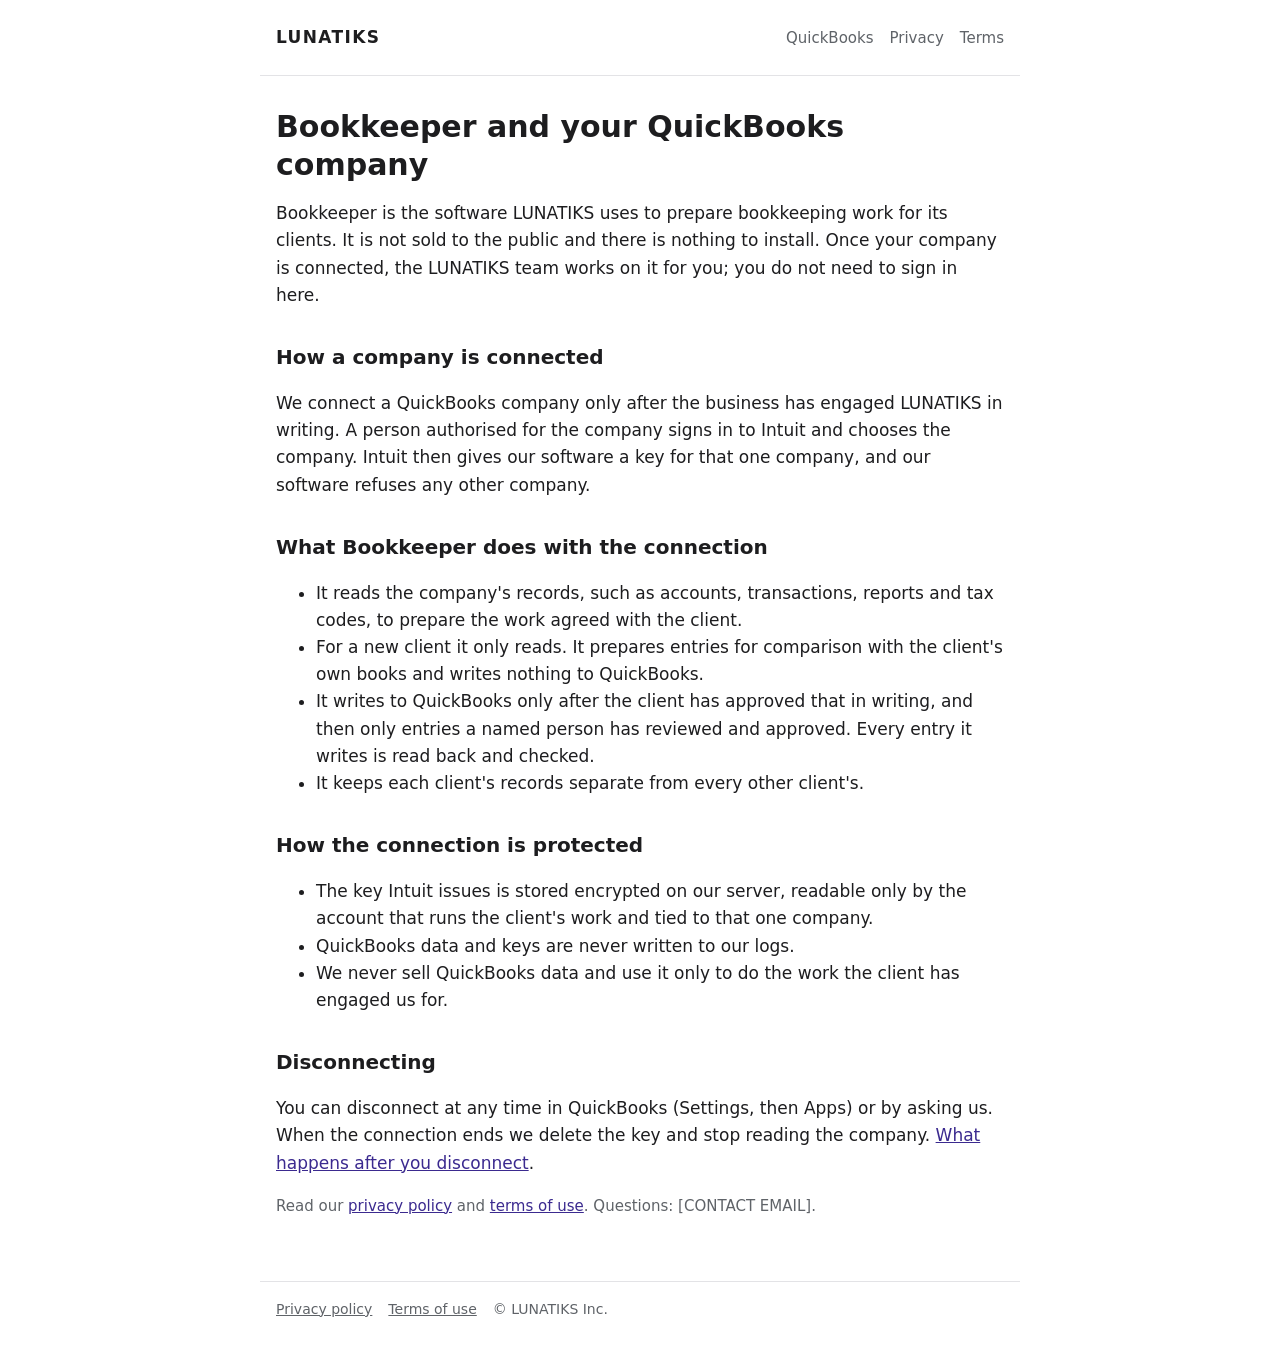
==== quickbooks/index.html @ 602f0735 "Draft site for Intuit production settings: QuickBooks pages, privacy policy and terms Not for public" ====
<!doctype html>
<html lang="en">
<head>
<meta charset="utf-8">
<meta name="viewport" content="width=device-width, initial-scale=1">
<title>Bookkeeper and QuickBooks</title>
<link rel="stylesheet" href="/style.css">
</head>
<body>
<header><a class="brand" href="/">LUNATIKS</a><nav><a href="/quickbooks/">QuickBooks</a><a href="/privacy.html">Privacy</a><a href="/terms.html">Terms</a></nav></header>
<main>
<h1>Bookkeeper and your QuickBooks company</h1>
<p>Bookkeeper is the software LUNATIKS uses to prepare bookkeeping work for its clients. It is not sold to the public and there is nothing to install. Once your company is connected, the LUNATIKS team works on it for you; you do not need to sign in here.</p>
<h2>How a company is connected</h2>
<p>We connect a QuickBooks company only after the business has engaged LUNATIKS in writing. A person authorised for the company signs in to Intuit and chooses the company. Intuit then gives our software a key for that one company, and our software refuses any other company.</p>
<h2>What Bookkeeper does with the connection</h2>
<ul>
<li>It reads the company's records, such as accounts, transactions, reports and tax codes, to prepare the work agreed with the client.</li>
<li>For a new client it only reads. It prepares entries for comparison with the client's own books and writes nothing to QuickBooks.</li>
<li>It writes to QuickBooks only after the client has approved that in writing, and then only entries a named person has reviewed and approved. Every entry it writes is read back and checked.</li>
<li>It keeps each client's records separate from every other client's.</li>
</ul>
<h2>How the connection is protected</h2>
<ul>
<li>The key Intuit issues is stored encrypted on our server, readable only by the account that runs the client's work and tied to that one company.</li>
<li>QuickBooks data and keys are never written to our logs.</li>
<li>We never sell QuickBooks data and use it only to do the work the client has engaged us for.</li>
</ul>
<h2>Disconnecting</h2>
<p>You can disconnect at any time in QuickBooks (Settings, then Apps) or by asking us. When the connection ends we delete the key and stop reading the company. <a href="/quickbooks/disconnected.html">What happens after you disconnect</a>.</p>
<p class="muted">Read our <a href="/privacy.html">privacy policy</a> and <a href="/terms.html">terms of use</a>. Questions: [CONTACT EMAIL].</p>
</main>
<footer><a href="/privacy.html">Privacy policy</a><a href="/terms.html">Terms of use</a><span>&copy; LUNATIKS Inc.</span></footer>
</body>
</html>
---- style.css ----
:root { --ink: #1d1d1f; --muted: #5f6368; --line: #e3e3e6; --accent: #3b2a8f; --bg: #ffffff; }
@media (prefers-color-scheme: dark) { :root { --ink: #ececf0; --muted: #a7a7b0; --line: #34343a; --accent: #b3a6ff; --bg: #131316; } }
* { box-sizing: border-box; }
body { margin: 0; background: var(--bg); color: var(--ink); font: 17px/1.6 system-ui, -apple-system, "Segoe UI", Roboto, sans-serif; }
header, main, footer { max-width: 760px; margin: 0 auto; padding: 0 16px; }
header { display: flex; justify-content: space-between; align-items: center; padding-top: 24px; padding-bottom: 24px; border-bottom: 1px solid var(--line); }
header a.brand { font-weight: 700; letter-spacing: 0.08em; color: var(--ink); text-decoration: none; }
nav a { margin-left: 16px; color: var(--muted); text-decoration: none; font-size: 15px; }
main { padding-top: 32px; padding-bottom: 48px; }
h1 { font-size: 30px; line-height: 1.25; margin: 0 0 16px; }
h2 { font-size: 20px; margin: 32px 0 8px; }
p, li { color: var(--ink); }
.muted { color: var(--muted); font-size: 15px; }
a { color: var(--accent); }
.note { border-left: 3px solid var(--accent); padding: 8px 16px; margin: 24px 0; background: color-mix(in srgb, var(--accent) 7%, transparent); }
footer { border-top: 1px solid var(--line); padding-top: 16px; padding-bottom: 32px; font-size: 14px; color: var(--muted); }
footer a { color: var(--muted); margin-right: 16px; }
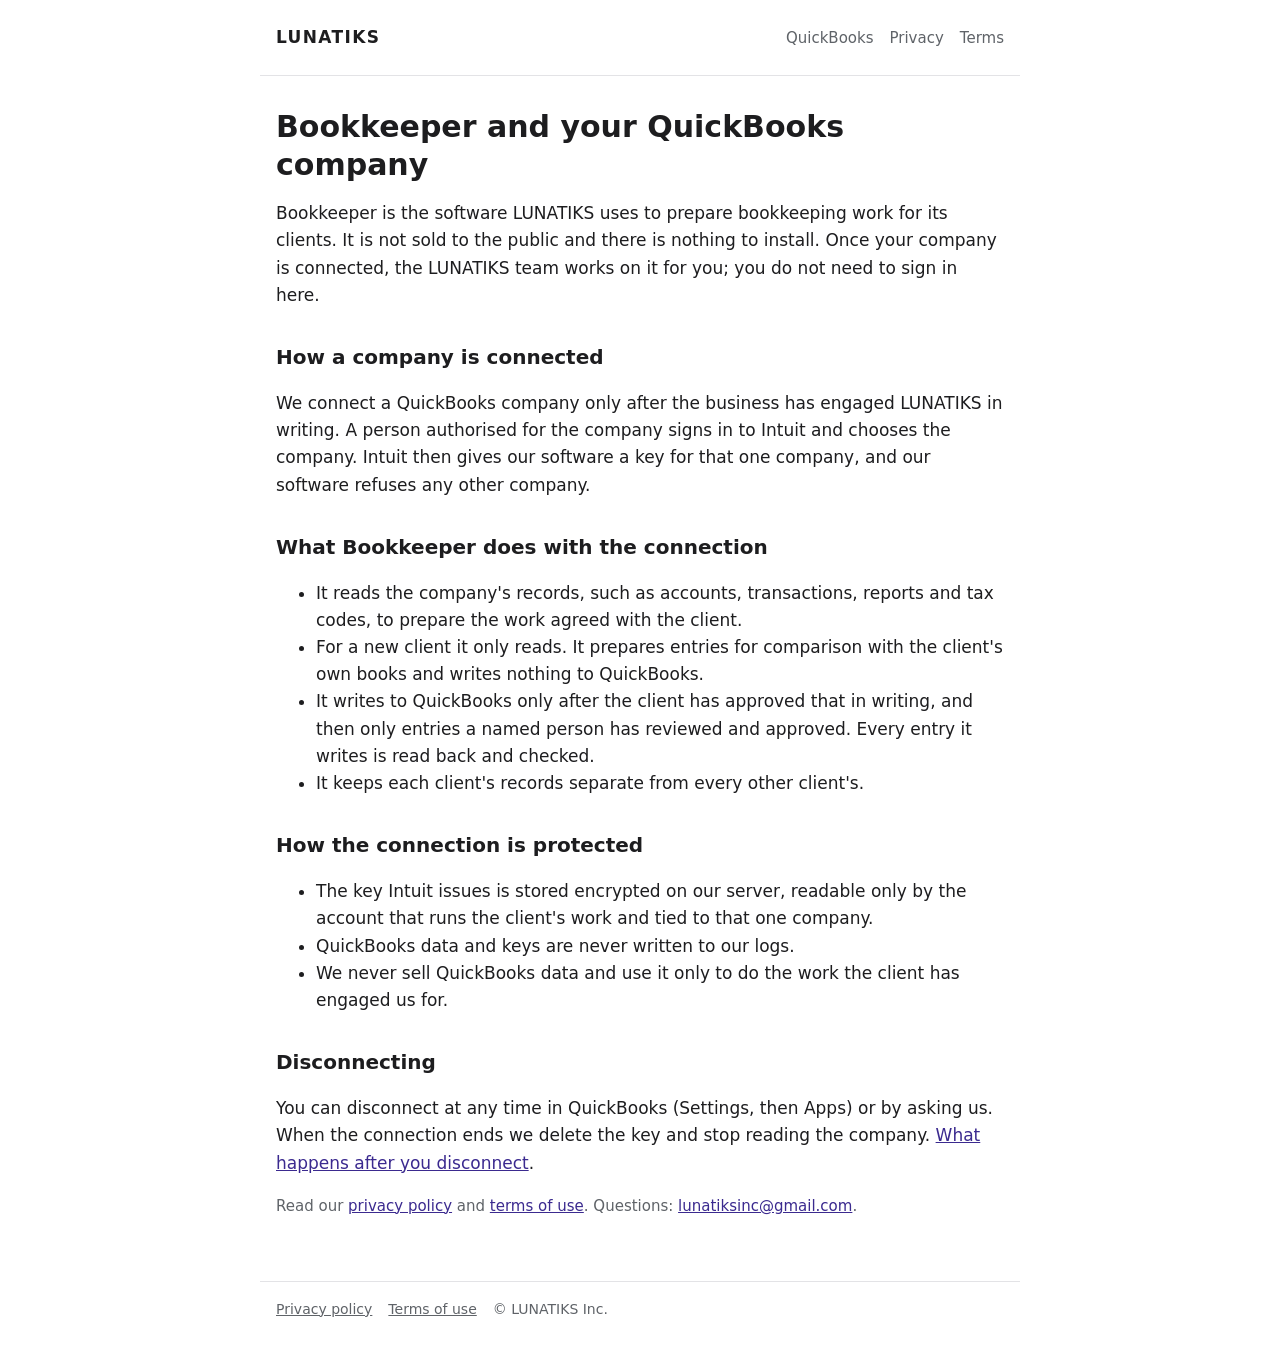
==== commit be7a6e27: "Fill the owner's answers: contact email, host and country, and interim legal wording Data role, tran" ====
--- a/quickbooks/index.html
+++ b/quickbooks/index.html
@@ -28,7 +28,7 @@
 </ul>
 <h2>Disconnecting</h2>
 <p>You can disconnect at any time in QuickBooks (Settings, then Apps) or by asking us. When the connection ends we delete the key and stop reading the company. <a href="/quickbooks/disconnected.html">What happens after you disconnect</a>.</p>
-<p class="muted">Read our <a href="/privacy.html">privacy policy</a> and <a href="/terms.html">terms of use</a>. Questions: [CONTACT EMAIL].</p>
+<p class="muted">Read our <a href="/privacy.html">privacy policy</a> and <a href="/terms.html">terms of use</a>. Questions: <a href="mailto:lunatiksinc@gmail.com">lunatiksinc@gmail.com</a>.</p>
 </main>
 <footer><a href="/privacy.html">Privacy policy</a><a href="/terms.html">Terms of use</a><span>&copy; LUNATIKS Inc.</span></footer>
 </body>
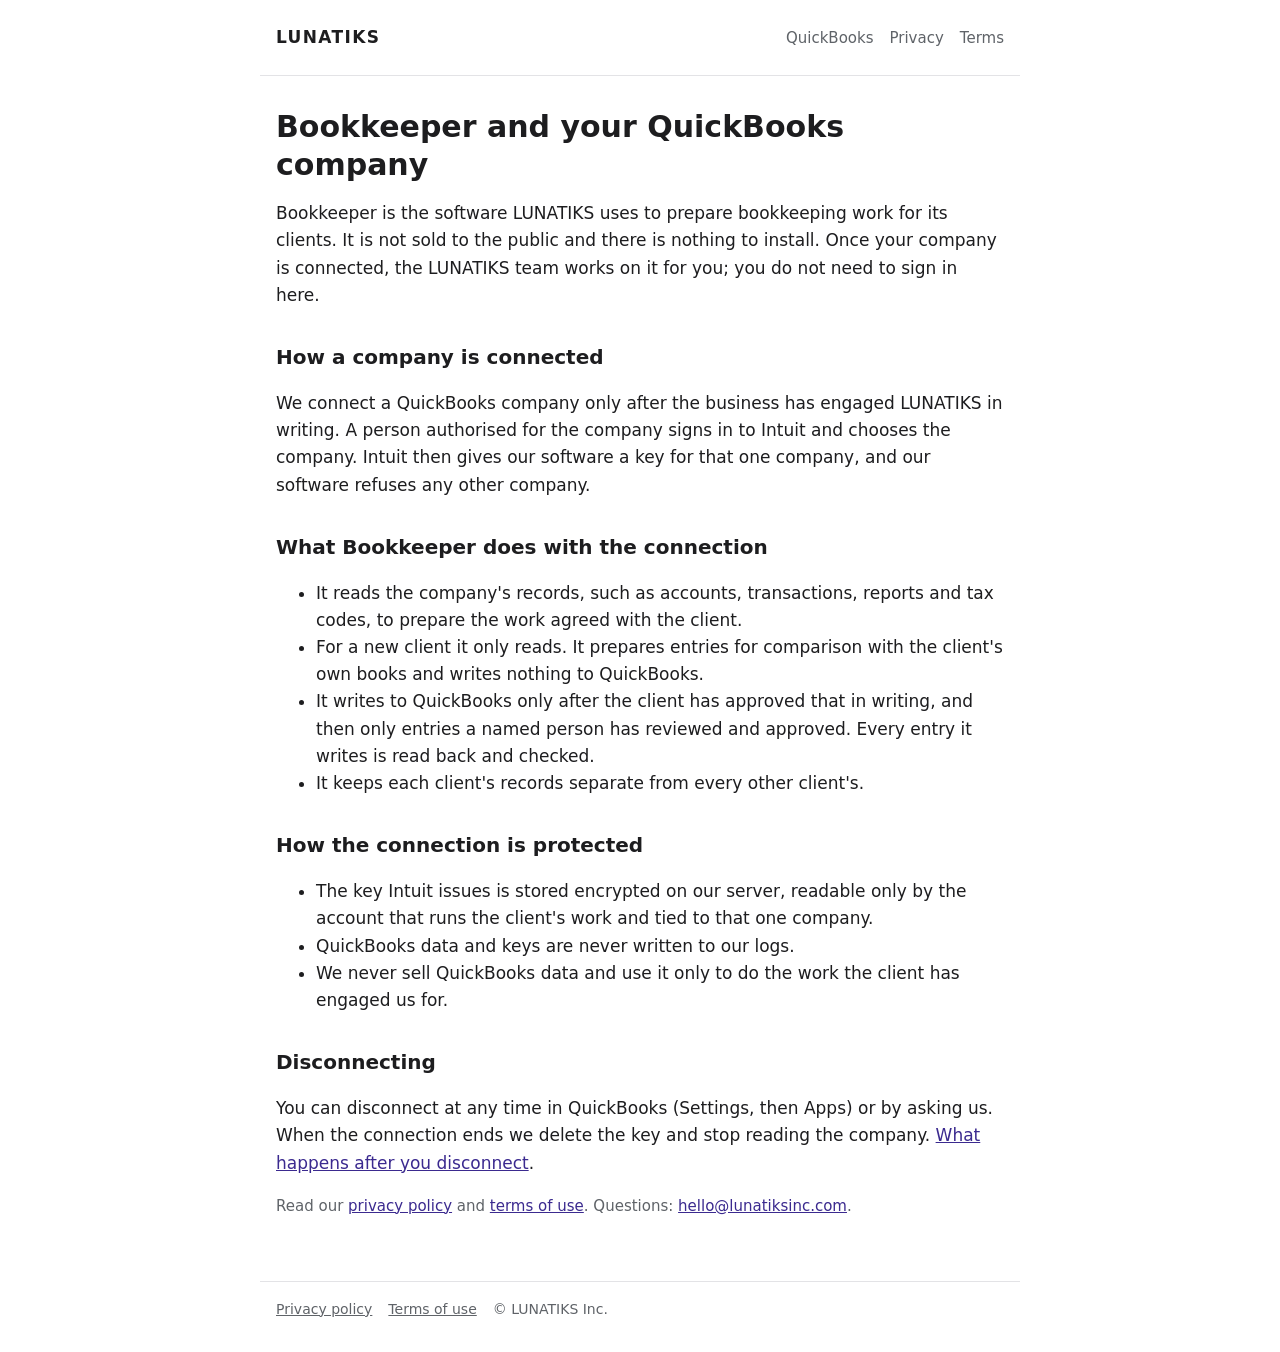
==== commit 2a9a8444: "Use hello@lunatiksinc.com as the contact email Co-Authored-By: Claude Opus 5.5 <noreply@anthropic.co" ====
--- a/quickbooks/index.html
+++ b/quickbooks/index.html
@@ -28,7 +28,7 @@
 </ul>
 <h2>Disconnecting</h2>
 <p>You can disconnect at any time in QuickBooks (Settings, then Apps) or by asking us. When the connection ends we delete the key and stop reading the company. <a href="/quickbooks/disconnected.html">What happens after you disconnect</a>.</p>
-<p class="muted">Read our <a href="/privacy.html">privacy policy</a> and <a href="/terms.html">terms of use</a>. Questions: <a href="mailto:lunatiksinc@gmail.com">lunatiksinc@gmail.com</a>.</p>
+<p class="muted">Read our <a href="/privacy.html">privacy policy</a> and <a href="/terms.html">terms of use</a>. Questions: <a href="mailto:hello@lunatiksinc.com">hello@lunatiksinc.com</a>.</p>
 </main>
 <footer><a href="/privacy.html">Privacy policy</a><a href="/terms.html">Terms of use</a><span>&copy; LUNATIKS Inc.</span></footer>
 </body>
